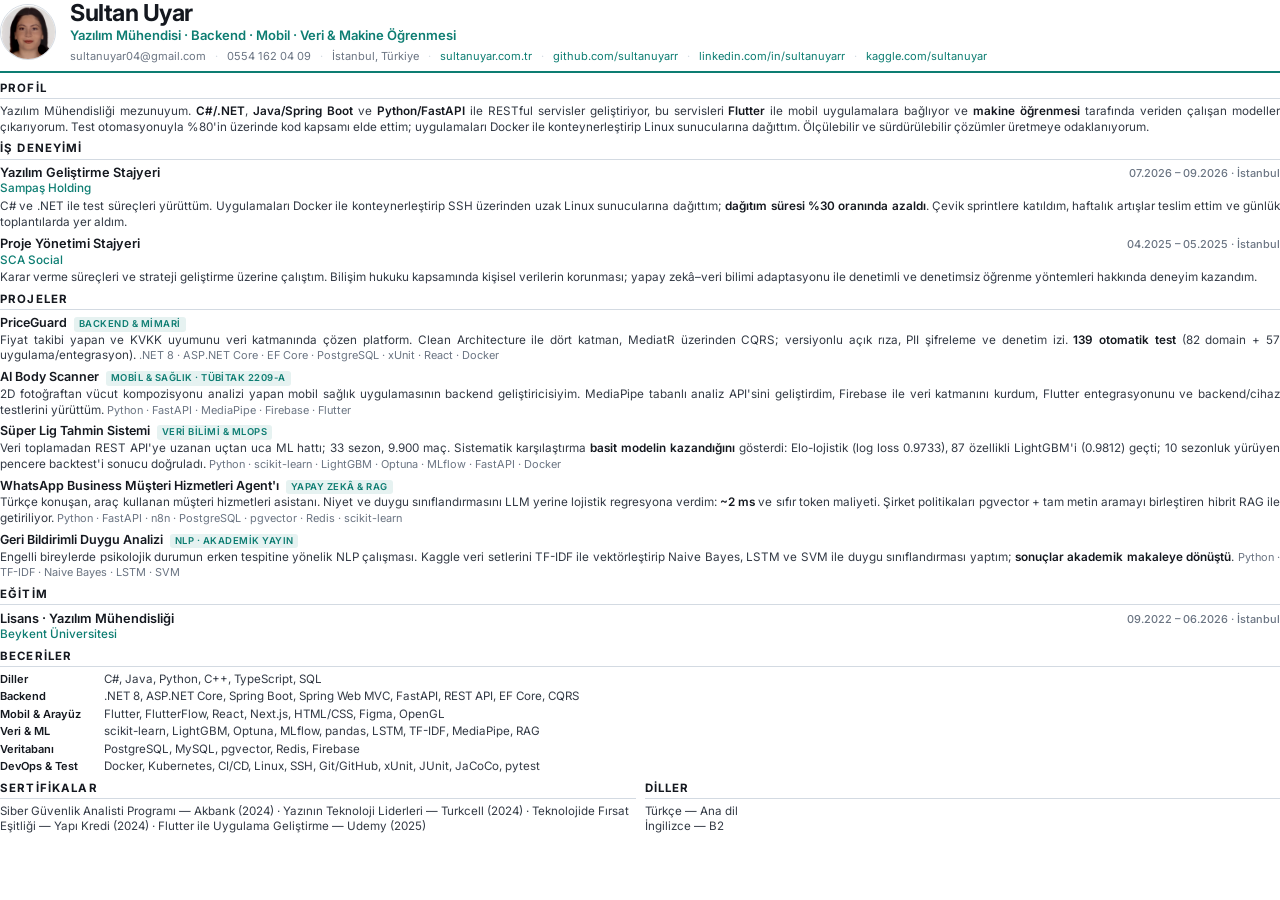
==== cv/cv.html @ 82067034 "Portfolyo sitesi: ilk sürüm Co-Authored-By: Claude Opus 5.5 <noreply@anthropic.com>" ====
<!DOCTYPE html>
<html lang="tr">
<head>
<meta charset="UTF-8" />
<title>Sultan Uyar — CV</title>
<link rel="preconnect" href="https://fonts.googleapis.com" />
<link rel="preconnect" href="https://fonts.gstatic.com" crossorigin />
<link href="https://fonts.googleapis.com/css2?family=Inter:wght@400;500;600;700&display=swap" rel="stylesheet" />
<style>
  /* ── Sayfa ── */
  @page { size: A4; margin: 10mm 11mm; }

  :root {
    --ink:    #14181f;
    --body:   #333a45;
    --muted:  #6b7583;
    --accent: #0d7d72;
    --rule:   #d3dae2;
  }

  * { box-sizing: border-box; margin: 0; padding: 0; }

  html { -webkit-print-color-adjust: exact; print-color-adjust: exact; }

  body {
    font-family: 'Inter', -apple-system, 'Segoe UI', sans-serif;
    font-size: 8.8pt;
    line-height: 1.34;
    color: var(--body);
    background: #fff;
  }

  a { color: var(--accent); text-decoration: none; }

  /* ── Başlık ── */
  .head {
    display: flex; align-items: center; gap: 14px;
    padding-bottom: 7px; margin-bottom: 8px;
    border-bottom: 2px solid var(--accent);
  }
  .head img {
    width: 56px; height: 56px; flex: none;
    border-radius: 50%; object-fit: cover;
    border: 1px solid var(--rule);
  }
  .head-main { flex: 1; min-width: 0; }

  h1 {
    font-size: 17.5pt; font-weight: 700; letter-spacing: -.02em;
    color: var(--ink); line-height: 1.1;
  }
  .role {
    font-size: 9.8pt; font-weight: 600; color: var(--accent);
    margin-top: 1px; margin-bottom: 5px;
  }
  .contact {
    font-size: 8.3pt; color: var(--muted);
    display: flex; flex-wrap: wrap; gap: 3px 9px;
  }
  .contact span::after { content: '·'; margin-left: 9px; color: var(--rule); }
  .contact span:last-child::after { content: ''; }

  /* ── Bölüm ── */
  section { margin-bottom: 6px; }
  h2 {
    font-size: 8.6pt; font-weight: 700; letter-spacing: .1em;
    text-transform: uppercase; color: var(--ink);
    padding-bottom: 2px; margin-bottom: 4.5px;
    border-bottom: 1px solid var(--rule);
  }

  .profil { text-align: justify; }

  /* ── Girdi ── */
  .entry { margin-bottom: 5px; }
  .entry:last-child { margin-bottom: 0; }

  .entry-top {
    display: flex; justify-content: space-between;
    align-items: baseline; gap: 12px;
  }
  .entry-title { font-size: 9.6pt; font-weight: 600; color: var(--ink); }
  .entry-date {
    font-size: 8.2pt; color: var(--muted); font-weight: 500;
    white-space: nowrap; flex: none;
  }
  .entry-org {
    font-size: 8.8pt; font-weight: 500; color: var(--accent);
    margin-bottom: 2px;
  }
  .entry p { text-align: justify; }

  /* ── Proje ── */
  .proj { margin-bottom: 5px; }
  .proj:last-child { margin-bottom: 0; }
  .proj-top { display: flex; align-items: baseline; gap: 7px; }
  .proj-name { font-size: 9.4pt; font-weight: 600; color: var(--ink); }
  .cat {
    font-size: 7.1pt; font-weight: 600; letter-spacing: .05em;
    text-transform: uppercase; color: var(--accent);
    background: #e6f2f1; border-radius: 3px;
    padding: 1px 5px; white-space: nowrap; flex: none;
  }
  .proj p { text-align: justify; margin-top: 1px; }
  .tech { color: var(--muted); font-size: 8.2pt; }

  /* ── Beceriler ── */
  .skills { display: grid; grid-template-columns: 94px 1fr; gap: 2px 10px; }
  .skills dt {
    font-size: 8.3pt; font-weight: 600; color: var(--ink);
  }
  .skills dd { font-size: 8.7pt; }

  /* ── Alt satır ── */
  .foot-grid { display: grid; grid-template-columns: 1fr 1fr; gap: 9px; }
  .foot-grid p { font-size: 8.7pt; }
  strong { color: var(--ink); font-weight: 600; }
</style>
</head>
<body>

<header class="head">
  <img src="../assets/sultan-uyar.png" alt="" />
  <div class="head-main">
    <h1>Sultan Uyar</h1>
    <p class="role">Yazılım Mühendisi · Backend · Mobil · Veri &amp; Makine Öğrenmesi</p>
    <div class="contact">
      <span>sultanuyar04@gmail.com</span>
      <span>0554 162 04 09</span>
      <span>İstanbul, Türkiye</span>
      <span><a href="https://sultanuyar.com.tr">sultanuyar.com.tr</a></span>
      <span><a href="https://github.com/sultanuyarr">github.com/sultanuyarr</a></span>
      <span><a href="https://www.linkedin.com/in/sultanuyarr">linkedin.com/in/sultanuyarr</a></span>
      <span><a href="https://www.kaggle.com/sultanuyar">kaggle.com/sultanuyar</a></span>
    </div>
  </div>
</header>

<section>
  <h2>Profil</h2>
  <p class="profil">
    Yazılım Mühendisliği mezunuyum. <strong>C#/.NET</strong>, <strong>Java/Spring Boot</strong> ve
    <strong>Python/FastAPI</strong> ile RESTful servisler geliştiriyor, bu servisleri <strong>Flutter</strong>
    ile mobil uygulamalara bağlıyor ve <strong>makine öğrenmesi</strong> tarafında veriden çalışan modeller
    çıkarıyorum. Test otomasyonuyla %80'in üzerinde kod kapsamı elde ettim; uygulamaları Docker ile
    konteynerleştirip Linux sunucularına dağıttım. Ölçülebilir ve sürdürülebilir çözümler üretmeye odaklanıyorum.
  </p>
</section>

<section>
  <h2>İş Deneyimi</h2>

  <div class="entry">
    <div class="entry-top">
      <span class="entry-title">Yazılım Geliştirme Stajyeri</span>
      <span class="entry-date">07.2026 – 09.2026 · İstanbul</span>
    </div>
    <p class="entry-org">Sampaş Holding</p>
    <p>
      C# ve .NET ile test süreçleri yürüttüm. Uygulamaları Docker ile konteynerleştirip SSH üzerinden uzak
      Linux sunucularına dağıttım; <strong>dağıtım süresi %30 oranında azaldı</strong>. Çevik sprintlere
      katıldım, haftalık artışlar teslim ettim ve günlük toplantılarda yer aldım.
    </p>
  </div>

  <div class="entry">
    <div class="entry-top">
      <span class="entry-title">Proje Yönetimi Stajyeri</span>
      <span class="entry-date">04.2025 – 05.2025 · İstanbul</span>
    </div>
    <p class="entry-org">SCA Social</p>
    <p>
      Karar verme süreçleri ve strateji geliştirme üzerine çalıştım. Bilişim hukuku kapsamında kişisel
      verilerin korunması; yapay zekâ–veri bilimi adaptasyonu ile denetimli ve denetimsiz öğrenme
      yöntemleri hakkında deneyim kazandım.
    </p>
  </div>
</section>

<section>
  <h2>Projeler</h2>

  <div class="proj">
    <div class="proj-top">
      <span class="proj-name">PriceGuard</span>
      <span class="cat">Backend &amp; Mimari</span>
    </div>
    <p>
      Fiyat takibi yapan ve KVKK uyumunu veri katmanında çözen platform. Clean Architecture ile dört katman,
      MediatR üzerinden CQRS; versiyonlu açık rıza, PII şifreleme ve denetim izi. <strong>139 otomatik test</strong>
      (82 domain + 57 uygulama/entegrasyon).
      <span class="tech">.NET 8 · ASP.NET Core · EF Core · PostgreSQL · xUnit · React · Docker</span>
    </p>
  </div>

  <div class="proj">
    <div class="proj-top">
      <span class="proj-name">AI Body Scanner</span>
      <span class="cat">Mobil &amp; Sağlık · TÜBİTAK 2209-A</span>
    </div>
    <p>
      2D fotoğraftan vücut kompozisyonu analizi yapan mobil sağlık uygulamasının backend geliştiricisiyim.
      MediaPipe tabanlı analiz API'sini geliştirdim, Firebase ile veri katmanını kurdum, Flutter
      entegrasyonunu ve backend/cihaz testlerini yürüttüm.
      <span class="tech">Python · FastAPI · MediaPipe · Firebase · Flutter</span>
    </p>
  </div>

  <div class="proj">
    <div class="proj-top">
      <span class="proj-name">Süper Lig Tahmin Sistemi</span>
      <span class="cat">Veri Bilimi &amp; MLOps</span>
    </div>
    <p>
      Veri toplamadan REST API'ye uzanan uçtan uca ML hattı; 33 sezon, 9.900 maç. Sistematik karşılaştırma
      <strong>basit modelin kazandığını</strong> gösterdi: Elo-lojistik (log loss 0.9733), 87 özellikli
      LightGBM'i (0.9812) geçti; 10 sezonluk yürüyen pencere backtest'i sonucu doğruladı.
      <span class="tech">Python · scikit-learn · LightGBM · Optuna · MLflow · FastAPI · Docker</span>
    </p>
  </div>

  <div class="proj">
    <div class="proj-top">
      <span class="proj-name">WhatsApp Business Müşteri Hizmetleri Agent'ı</span>
      <span class="cat">Yapay Zekâ &amp; RAG</span>
    </div>
    <p>
      Türkçe konuşan, araç kullanan müşteri hizmetleri asistanı. Niyet ve duygu sınıflandırmasını LLM yerine
      lojistik regresyona verdim: <strong>~2 ms</strong> ve sıfır token maliyeti. Şirket politikaları
      pgvector + tam metin aramayı birleştiren hibrit RAG ile getiriliyor.
      <span class="tech">Python · FastAPI · n8n · PostgreSQL · pgvector · Redis · scikit-learn</span>
    </p>
  </div>

  <div class="proj">
    <div class="proj-top">
      <span class="proj-name">Geri Bildirimli Duygu Analizi</span>
      <span class="cat">NLP · Akademik Yayın</span>
    </div>
    <p>
      Engelli bireylerde psikolojik durumun erken tespitine yönelik NLP çalışması. Kaggle veri setlerini
      TF-IDF ile vektörleştirip Naive Bayes, LSTM ve SVM ile duygu sınıflandırması yaptım;
      <strong>sonuçlar akademik makaleye dönüştü</strong>.
      <span class="tech">Python · TF-IDF · Naive Bayes · LSTM · SVM</span>
    </p>
  </div>
</section>

<section>
  <h2>Eğitim</h2>
  <div class="entry">
    <div class="entry-top">
      <span class="entry-title">Lisans · Yazılım Mühendisliği</span>
      <span class="entry-date">09.2022 – 06.2026 · İstanbul</span>
    </div>
    <p class="entry-org">Beykent Üniversitesi</p>
  </div>
</section>

<section>
  <h2>Beceriler</h2>
  <dl class="skills">
    <dt>Diller</dt>
    <dd>C#, Java, Python, C++, TypeScript, SQL</dd>

    <dt>Backend</dt>
    <dd>.NET 8, ASP.NET Core, Spring Boot, Spring Web MVC, FastAPI, REST API, EF Core, CQRS</dd>

    <dt>Mobil &amp; Arayüz</dt>
    <dd>Flutter, FlutterFlow, React, Next.js, HTML/CSS, Figma, OpenGL</dd>

    <dt>Veri &amp; ML</dt>
    <dd>scikit-learn, LightGBM, Optuna, MLflow, pandas, LSTM, TF-IDF, MediaPipe, RAG</dd>

    <dt>Veritabanı</dt>
    <dd>PostgreSQL, MySQL, pgvector, Redis, Firebase</dd>

    <dt>DevOps &amp; Test</dt>
    <dd>Docker, Kubernetes, CI/CD, Linux, SSH, Git/GitHub, xUnit, JUnit, JaCoCo, pytest</dd>
  </dl>
</section>

<div class="foot-grid">
  <section>
    <h2>Sertifikalar</h2>
    <p>
      Siber Güvenlik Analisti Programı — Akbank (2024) · Yazının Teknoloji Liderleri — Turkcell (2024) ·
      Teknolojide Fırsat Eşitliği — Yapı Kredi (2024) · Flutter ile Uygulama Geliştirme — Udemy (2025)
    </p>
  </section>

  <section>
    <h2>Diller</h2>
    <p>Türkçe — Ana dil<br />İngilizce — B2</p>
  </section>
</div>

</body>
</html>
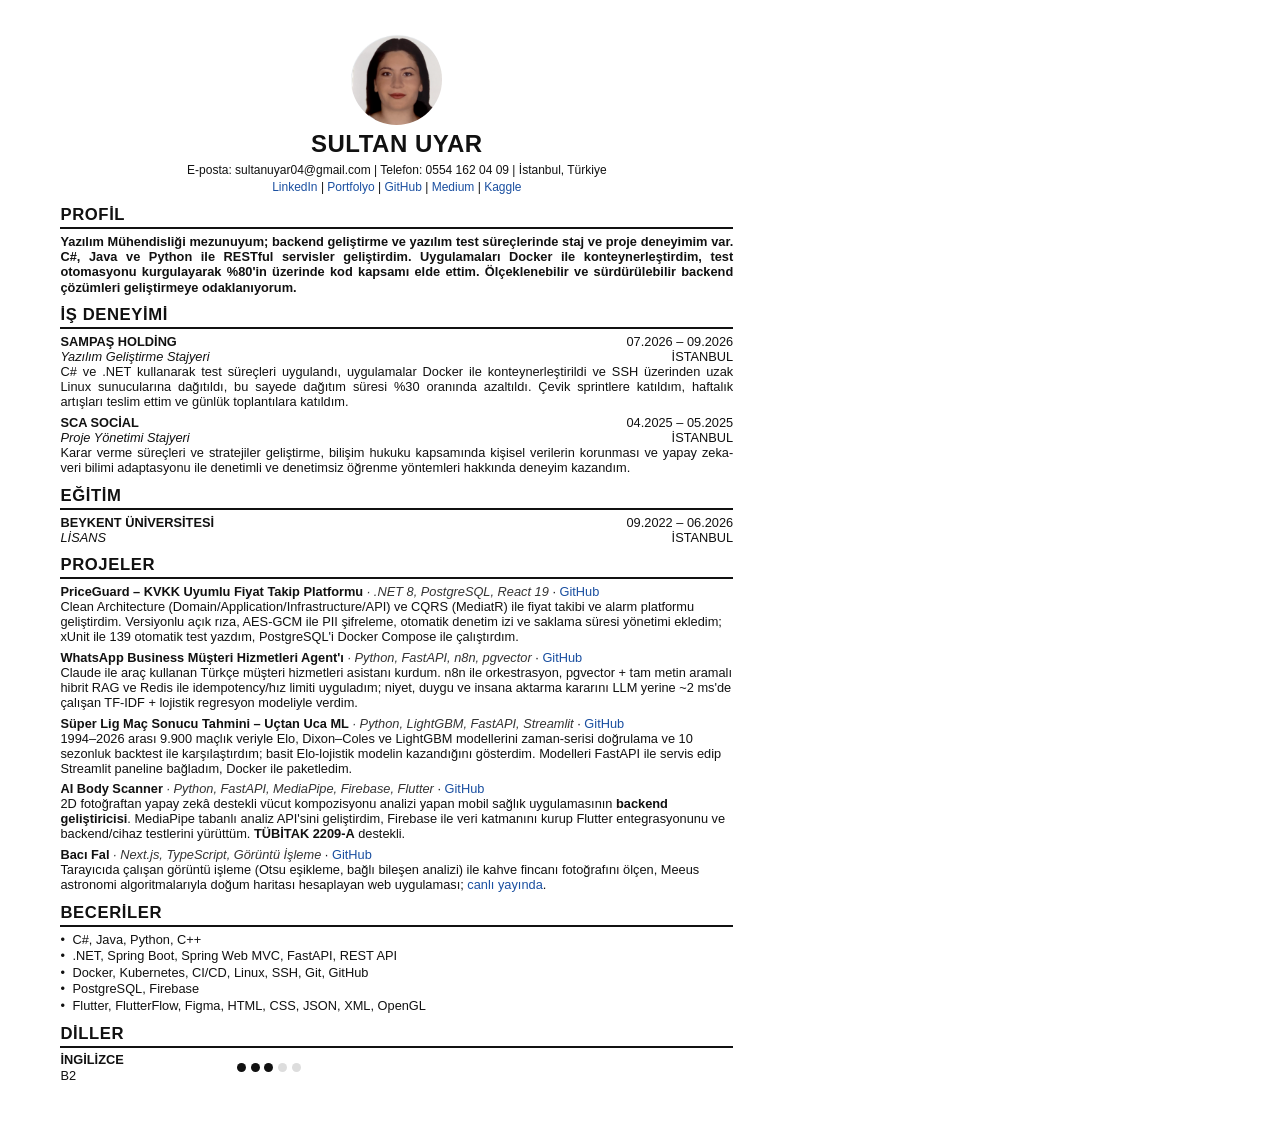
==== commit 9bcbfdf3: "CV güncellendi: ATS uyumlu düzen, GitHub projeleri Co-Authored-By: Claude Opus 5.5 <noreply@anthropi" ====
--- a/cv/cv.html
+++ b/cv/cv.html
@@ -1,299 +1,81 @@
 <!DOCTYPE html>
 <html lang="tr">
 <head>
-<meta charset="UTF-8" />
-<title>Sultan Uyar — CV</title>
-<link rel="preconnect" href="https://fonts.googleapis.com" />
-<link rel="preconnect" href="https://fonts.gstatic.com" crossorigin />
-<link href="https://fonts.googleapis.com/css2?family=Inter:wght@400;500;600;700&display=swap" rel="stylesheet" />
+<meta charset="utf-8">
+<title>Sultan Uyar CV</title>
 <style>
-  /* ── Sayfa ── */
-  @page { size: A4; margin: 10mm 11mm; }
-
-  :root {
-    --ink:    #14181f;
-    --body:   #333a45;
-    --muted:  #6b7583;
-    --accent: #0d7d72;
-    --rule:   #d3dae2;
-  }
-
+  @page { size: A4; margin: 0; }
   * { box-sizing: border-box; margin: 0; padding: 0; }
-
-  html { -webkit-print-color-adjust: exact; print-color-adjust: exact; }
-
-  body {
-    font-family: 'Inter', -apple-system, 'Segoe UI', sans-serif;
-    font-size: 8.8pt;
-    line-height: 1.34;
-    color: var(--body);
-    background: #fff;
-  }
-
-  a { color: var(--accent); text-decoration: none; }
-
-  /* ── Başlık ── */
-  .head {
-    display: flex; align-items: center; gap: 14px;
-    padding-bottom: 7px; margin-bottom: 8px;
-    border-bottom: 2px solid var(--accent);
-  }
-  .head img {
-    width: 56px; height: 56px; flex: none;
-    border-radius: 50%; object-fit: cover;
-    border: 1px solid var(--rule);
-  }
-  .head-main { flex: 1; min-width: 0; }
-
-  h1 {
-    font-size: 17.5pt; font-weight: 700; letter-spacing: -.02em;
-    color: var(--ink); line-height: 1.1;
-  }
-  .role {
-    font-size: 9.8pt; font-weight: 600; color: var(--accent);
-    margin-top: 1px; margin-bottom: 5px;
-  }
-  .contact {
-    font-size: 8.3pt; color: var(--muted);
-    display: flex; flex-wrap: wrap; gap: 3px 9px;
-  }
-  .contact span::after { content: '·'; margin-left: 9px; color: var(--rule); }
-  .contact span:last-child::after { content: ''; }
-
-  /* ── Bölüm ── */
-  section { margin-bottom: 6px; }
-  h2 {
-    font-size: 8.6pt; font-weight: 700; letter-spacing: .1em;
-    text-transform: uppercase; color: var(--ink);
-    padding-bottom: 2px; margin-bottom: 4.5px;
-    border-bottom: 1px solid var(--rule);
-  }
-
-  .profil { text-align: justify; }
-
-  /* ── Girdi ── */
-  .entry { margin-bottom: 5px; }
-  .entry:last-child { margin-bottom: 0; }
-
-  .entry-top {
-    display: flex; justify-content: space-between;
-    align-items: baseline; gap: 12px;
-  }
-  .entry-title { font-size: 9.6pt; font-weight: 600; color: var(--ink); }
-  .entry-date {
-    font-size: 8.2pt; color: var(--muted); font-weight: 500;
-    white-space: nowrap; flex: none;
-  }
-  .entry-org {
-    font-size: 8.8pt; font-weight: 500; color: var(--accent);
-    margin-bottom: 2px;
-  }
-  .entry p { text-align: justify; }
-
-  /* ── Proje ── */
-  .proj { margin-bottom: 5px; }
-  .proj:last-child { margin-bottom: 0; }
-  .proj-top { display: flex; align-items: baseline; gap: 7px; }
-  .proj-name { font-size: 9.4pt; font-weight: 600; color: var(--ink); }
-  .cat {
-    font-size: 7.1pt; font-weight: 600; letter-spacing: .05em;
-    text-transform: uppercase; color: var(--accent);
-    background: #e6f2f1; border-radius: 3px;
-    padding: 1px 5px; white-space: nowrap; flex: none;
-  }
-  .proj p { text-align: justify; margin-top: 1px; }
-  .tech { color: var(--muted); font-size: 8.2pt; }
-
-  /* ── Beceriler ── */
-  .skills { display: grid; grid-template-columns: 94px 1fr; gap: 2px 10px; }
-  .skills dt {
-    font-size: 8.3pt; font-weight: 600; color: var(--ink);
-  }
-  .skills dd { font-size: 8.7pt; }
-
-  /* ── Alt satır ── */
-  .foot-grid { display: grid; grid-template-columns: 1fr 1fr; gap: 9px; }
-  .foot-grid p { font-size: 8.7pt; }
-  strong { color: var(--ink); font-weight: 600; }
+  body { font-family: Arial, Helvetica, sans-serif; font-size: 9.6pt; line-height: 1.18; color: #111; background: #fff; }
+  .page { width: 210mm; height: 297mm; padding: 9mm 16mm 8mm; overflow: hidden; }
+  header { text-align: center; display: flex; flex-direction: column; align-items: center; }
+  header img { order: -1; }
+  header img { width: 24mm; height: 24mm; border-radius: 50%; object-fit: cover; }
+  h1 { font-size: 18pt; letter-spacing: .5px; margin: 1.5mm 0 1mm; }
+  .contact { font-size: 9pt; line-height: 1.35; }
+  .contact a { color: #1a4fa0; text-decoration: none; }
+  h2 { font-size: 12.5pt; letter-spacing: .6px; border-bottom: 2px solid #111; padding-bottom: .6mm; margin: 2.8mm 0 1.3mm; }
+  .profile { font-weight: 700; text-align: justify; }
+  .item { margin-bottom: 1.4mm; }
+  .row { display: flex; justify-content: space-between; gap: 6mm; }
+  .row .l { flex: 1; }
+  .row .r { text-align: right; white-space: nowrap; }
+  .t { font-weight: 700; }
+  .c { font-style: italic; }
+  .d { text-align: justify; }
+  .p-title { font-weight: 700; }
+  ul.skills { list-style: none; }
+  ul.skills li { margin-bottom: .4mm; }
+  ul.skills li::before { content: "•"; margin-right: 2mm; }
+  .lang { display: flex; align-items: center; gap: 30mm; }
+  .dots span { display: inline-block; width: 2.4mm; height: 2.4mm; border-radius: 50%; background: #111; margin-right: 1.2mm; }
+  .dots span.off { background: #ddd; }
+  .p-title a { color: #111; text-decoration: none; }
+  .stack { font-style: italic; color: #333; }
 </style>
 </head>
 <body>
+<div class="page">
+  <header>
+    <h1>SULTAN UYAR</h1>
+    <img src="../assets/sultan-uyar.png" alt="">
+    <div class="contact">E-posta: sultanuyar04@gmail.com | Telefon: 0554 162 04 09 | İstanbul, Türkiye<br><a href="https://www.linkedin.com/in/sultanuyarr">LinkedIn</a> | <a href="https://sultanuyar.com.tr/">Portfolyo</a> | <a href="https://github.com/sultanuyarr">GitHub</a> | <a href="https://medium.com/@sultanuyar04">Medium</a> | <a href="https://www.kaggle.com/sultanuyar">Kaggle</a></div>
+  </header>
 
-<header class="head">
-  <img src="../assets/sultan-uyar.png" alt="" />
-  <div class="head-main">
-    <h1>Sultan Uyar</h1>
-    <p class="role">Yazılım Mühendisi · Backend · Mobil · Veri &amp; Makine Öğrenmesi</p>
-    <div class="contact">
-      <span>sultanuyar04@gmail.com</span>
-      <span>0554 162 04 09</span>
-      <span>İstanbul, Türkiye</span>
-      <span><a href="https://sultanuyar.com.tr">sultanuyar.com.tr</a></span>
-      <span><a href="https://github.com/sultanuyarr">github.com/sultanuyarr</a></span>
-      <span><a href="https://www.linkedin.com/in/sultanuyarr">linkedin.com/in/sultanuyarr</a></span>
-      <span><a href="https://www.kaggle.com/sultanuyar">kaggle.com/sultanuyar</a></span>
-    </div>
+  <h2>PROFİL</h2>
+  <p class="profile">Yazılım Mühendisliği mezunuyum; backend geliştirme ve yazılım test süreçlerinde staj ve proje deneyimim var. C#, Java ve Python ile RESTful servisler geliştirdim. Uygulamaları Docker ile konteynerleştirdim, test otomasyonu kurgulayarak %80'in üzerinde kod kapsamı elde ettim. Ölçeklenebilir ve sürdürülebilir backend çözümleri geliştirmeye odaklanıyorum.</p>
+
+  <h2>İŞ DENEYİMİ</h2>
+  <div class="item">
+    <div class="row"><div class="l"><div class="t">SAMPAŞ HOLDİNG</div><div class="c">Yazılım Geliştirme Stajyeri</div></div><div class="r">07.2026 – 09.2026<br>İSTANBUL</div></div>
+    <p class="d">C# ve .NET kullanarak test süreçleri uygulandı, uygulamalar Docker ile konteynerleştirildi ve SSH üzerinden uzak Linux sunucularına dağıtıldı, bu sayede dağıtım süresi %30 oranında azaltıldı. Çevik sprintlere katıldım, haftalık artışları teslim ettim ve günlük toplantılara katıldım.</p>
   </div>
-</header>
-
-<section>
-  <h2>Profil</h2>
-  <p class="profil">
-    Yazılım Mühendisliği mezunuyum. <strong>C#/.NET</strong>, <strong>Java/Spring Boot</strong> ve
-    <strong>Python/FastAPI</strong> ile RESTful servisler geliştiriyor, bu servisleri <strong>Flutter</strong>
-    ile mobil uygulamalara bağlıyor ve <strong>makine öğrenmesi</strong> tarafında veriden çalışan modeller
-    çıkarıyorum. Test otomasyonuyla %80'in üzerinde kod kapsamı elde ettim; uygulamaları Docker ile
-    konteynerleştirip Linux sunucularına dağıttım. Ölçülebilir ve sürdürülebilir çözümler üretmeye odaklanıyorum.
-  </p>
-</section>
-
-<section>
-  <h2>İş Deneyimi</h2>
-
-  <div class="entry">
-    <div class="entry-top">
-      <span class="entry-title">Yazılım Geliştirme Stajyeri</span>
-      <span class="entry-date">07.2026 – 09.2026 · İstanbul</span>
-    </div>
-    <p class="entry-org">Sampaş Holding</p>
-    <p>
-      C# ve .NET ile test süreçleri yürüttüm. Uygulamaları Docker ile konteynerleştirip SSH üzerinden uzak
-      Linux sunucularına dağıttım; <strong>dağıtım süresi %30 oranında azaldı</strong>. Çevik sprintlere
-      katıldım, haftalık artışlar teslim ettim ve günlük toplantılarda yer aldım.
-    </p>
+  <div class="item">
+    <div class="row"><div class="l"><div class="t">SCA SOCİAL</div><div class="c">Proje Yönetimi Stajyeri</div></div><div class="r">04.2025 – 05.2025<br>İSTANBUL</div></div>
+    <p class="d">Karar verme süreçleri ve stratejiler geliştirme, bilişim hukuku kapsamında kişisel verilerin korunması ve yapay zeka-veri bilimi adaptasyonu ile denetimli ve denetimsiz öğrenme yöntemleri hakkında deneyim kazandım.</p>
   </div>
 
-  <div class="entry">
-    <div class="entry-top">
-      <span class="entry-title">Proje Yönetimi Stajyeri</span>
-      <span class="entry-date">04.2025 – 05.2025 · İstanbul</span>
-    </div>
-    <p class="entry-org">SCA Social</p>
-    <p>
-      Karar verme süreçleri ve strateji geliştirme üzerine çalıştım. Bilişim hukuku kapsamında kişisel
-      verilerin korunması; yapay zekâ–veri bilimi adaptasyonu ile denetimli ve denetimsiz öğrenme
-      yöntemleri hakkında deneyim kazandım.
-    </p>
-  </div>
-</section>
+  <h2>EĞİTİM</h2>
+  <div class="row"><div class="l"><div class="t">BEYKENT ÜNİVERSİTESİ</div><div class="c">LİSANS</div></div><div class="r">09.2022 – 06.2026<br>İSTANBUL</div></div>
 
-<section>
-  <h2>Projeler</h2>
+  <h2>PROJELER</h2>
+  <div class="item"><span class="p-title">PriceGuard – KVKK Uyumlu Fiyat Takip Platformu</span> <span class="stack">· .NET 8, PostgreSQL, React 19</span> · <a href="https://github.com/sultanuyarr/priceguard" style="color:#1a4fa0;text-decoration:none">GitHub</a><br>Clean Architecture (Domain/Application/Infrastructure/API) ve CQRS (MediatR) ile fiyat takibi ve alarm platformu geliştirdim. Versiyonlu açık rıza, AES-GCM ile PII şifreleme, otomatik denetim izi ve saklama süresi yönetimi ekledim; xUnit ile 139 otomatik test yazdım, PostgreSQL'i Docker Compose ile çalıştırdım.</div>
+  <div class="item"><span class="p-title">WhatsApp Business Müşteri Hizmetleri Agent'ı</span> <span class="stack">· Python, FastAPI, n8n, pgvector</span> · <a href="https://github.com/sultanuyarr/whatsapp-business-agent" style="color:#1a4fa0;text-decoration:none">GitHub</a><br>Claude ile araç kullanan Türkçe müşteri hizmetleri asistanı kurdum. n8n ile orkestrasyon, pgvector + tam metin aramalı hibrit RAG ve Redis ile idempotency/hız limiti uyguladım; niyet, duygu ve insana aktarma kararını LLM yerine ~2 ms'de çalışan TF-IDF + lojistik regresyon modeliyle verdim.</div>
+  <div class="item"><span class="p-title">Süper Lig Maç Sonucu Tahmini – Uçtan Uca ML</span> <span class="stack">· Python, LightGBM, FastAPI, Streamlit</span> · <a href="https://github.com/sultanuyarr/superlig-ml" style="color:#1a4fa0;text-decoration:none">GitHub</a><br>1994–2026 arası 9.900 maçlık veriyle Elo, Dixon–Coles ve LightGBM modellerini zaman-serisi doğrulama ve 10 sezonluk backtest ile karşılaştırdım; basit Elo-lojistik modelin kazandığını gösterdim. Modelleri FastAPI ile servis edip Streamlit paneline bağladım, Docker ile paketledim.</div>
+  <div class="item"><span class="p-title">AI Body Scanner</span> <span class="stack">· Python, FastAPI, MediaPipe, Firebase, Flutter</span> · <a href="https://github.com/sultanuyarr/ai-body-scanner" style="color:#1a4fa0;text-decoration:none">GitHub</a><br>2D fotoğraftan yapay zekâ destekli vücut kompozisyonu analizi yapan mobil sağlık uygulamasının <b>backend geliştiricisi</b>. MediaPipe tabanlı analiz API'sini geliştirdim, Firebase ile veri katmanını kurup Flutter entegrasyonunu ve backend/cihaz testlerini yürüttüm. <b>TÜBİTAK 2209-A</b> destekli.</div>
+  <div class="item"><span class="p-title">Bacı Fal</span> <span class="stack">· Next.js, TypeScript, Görüntü İşleme</span> · <a href="https://github.com/sultanuyarr/baci-fal" style="color:#1a4fa0;text-decoration:none">GitHub</a><br>Tarayıcıda çalışan görüntü işleme (Otsu eşikleme, bağlı bileşen analizi) ile kahve fincanı fotoğrafını ölçen, Meeus astronomi algoritmalarıyla doğum haritası hesaplayan web uygulaması; <a href="https://baci-fal.vercel.app/" style="color:#1a4fa0;text-decoration:none">canlı yayında</a>.</div>
 
-  <div class="proj">
-    <div class="proj-top">
-      <span class="proj-name">PriceGuard</span>
-      <span class="cat">Backend &amp; Mimari</span>
-    </div>
-    <p>
-      Fiyat takibi yapan ve KVKK uyumunu veri katmanında çözen platform. Clean Architecture ile dört katman,
-      MediatR üzerinden CQRS; versiyonlu açık rıza, PII şifreleme ve denetim izi. <strong>139 otomatik test</strong>
-      (82 domain + 57 uygulama/entegrasyon).
-      <span class="tech">.NET 8 · ASP.NET Core · EF Core · PostgreSQL · xUnit · React · Docker</span>
-    </p>
-  </div>
+  <h2>BECERİLER</h2>
+  <ul class="skills">
+    <li>C#, Java, Python, C++</li>
+    <li>.NET, Spring Boot, Spring Web MVC, FastAPI, REST API</li>
+    <li>Docker, Kubernetes, CI/CD, Linux, SSH, Git, GitHub</li>
+    <li>PostgreSQL, Firebase</li>
+    <li>Flutter, FlutterFlow, Figma, HTML, CSS, JSON, XML, OpenGL</li>
+  </ul>
 
-  <div class="proj">
-    <div class="proj-top">
-      <span class="proj-name">AI Body Scanner</span>
-      <span class="cat">Mobil &amp; Sağlık · TÜBİTAK 2209-A</span>
-    </div>
-    <p>
-      2D fotoğraftan vücut kompozisyonu analizi yapan mobil sağlık uygulamasının backend geliştiricisiyim.
-      MediaPipe tabanlı analiz API'sini geliştirdim, Firebase ile veri katmanını kurdum, Flutter
-      entegrasyonunu ve backend/cihaz testlerini yürüttüm.
-      <span class="tech">Python · FastAPI · MediaPipe · Firebase · Flutter</span>
-    </p>
-  </div>
-
-  <div class="proj">
-    <div class="proj-top">
-      <span class="proj-name">Süper Lig Tahmin Sistemi</span>
-      <span class="cat">Veri Bilimi &amp; MLOps</span>
-    </div>
-    <p>
-      Veri toplamadan REST API'ye uzanan uçtan uca ML hattı; 33 sezon, 9.900 maç. Sistematik karşılaştırma
-      <strong>basit modelin kazandığını</strong> gösterdi: Elo-lojistik (log loss 0.9733), 87 özellikli
-      LightGBM'i (0.9812) geçti; 10 sezonluk yürüyen pencere backtest'i sonucu doğruladı.
-      <span class="tech">Python · scikit-learn · LightGBM · Optuna · MLflow · FastAPI · Docker</span>
-    </p>
-  </div>
-
-  <div class="proj">
-    <div class="proj-top">
-      <span class="proj-name">WhatsApp Business Müşteri Hizmetleri Agent'ı</span>
-      <span class="cat">Yapay Zekâ &amp; RAG</span>
-    </div>
-    <p>
-      Türkçe konuşan, araç kullanan müşteri hizmetleri asistanı. Niyet ve duygu sınıflandırmasını LLM yerine
-      lojistik regresyona verdim: <strong>~2 ms</strong> ve sıfır token maliyeti. Şirket politikaları
-      pgvector + tam metin aramayı birleştiren hibrit RAG ile getiriliyor.
-      <span class="tech">Python · FastAPI · n8n · PostgreSQL · pgvector · Redis · scikit-learn</span>
-    </p>
-  </div>
-
-  <div class="proj">
-    <div class="proj-top">
-      <span class="proj-name">Geri Bildirimli Duygu Analizi</span>
-      <span class="cat">NLP · Akademik Yayın</span>
-    </div>
-    <p>
-      Engelli bireylerde psikolojik durumun erken tespitine yönelik NLP çalışması. Kaggle veri setlerini
-      TF-IDF ile vektörleştirip Naive Bayes, LSTM ve SVM ile duygu sınıflandırması yaptım;
-      <strong>sonuçlar akademik makaleye dönüştü</strong>.
-      <span class="tech">Python · TF-IDF · Naive Bayes · LSTM · SVM</span>
-    </p>
-  </div>
-</section>
-
-<section>
-  <h2>Eğitim</h2>
-  <div class="entry">
-    <div class="entry-top">
-      <span class="entry-title">Lisans · Yazılım Mühendisliği</span>
-      <span class="entry-date">09.2022 – 06.2026 · İstanbul</span>
-    </div>
-    <p class="entry-org">Beykent Üniversitesi</p>
-  </div>
-</section>
-
-<section>
-  <h2>Beceriler</h2>
-  <dl class="skills">
-    <dt>Diller</dt>
-    <dd>C#, Java, Python, C++, TypeScript, SQL</dd>
-
-    <dt>Backend</dt>
-    <dd>.NET 8, ASP.NET Core, Spring Boot, Spring Web MVC, FastAPI, REST API, EF Core, CQRS</dd>
-
-    <dt>Mobil &amp; Arayüz</dt>
-    <dd>Flutter, FlutterFlow, React, Next.js, HTML/CSS, Figma, OpenGL</dd>
-
-    <dt>Veri &amp; ML</dt>
-    <dd>scikit-learn, LightGBM, Optuna, MLflow, pandas, LSTM, TF-IDF, MediaPipe, RAG</dd>
-
-    <dt>Veritabanı</dt>
-    <dd>PostgreSQL, MySQL, pgvector, Redis, Firebase</dd>
-
-    <dt>DevOps &amp; Test</dt>
-    <dd>Docker, Kubernetes, CI/CD, Linux, SSH, Git/GitHub, xUnit, JUnit, JaCoCo, pytest</dd>
-  </dl>
-</section>
-
-<div class="foot-grid">
-  <section>
-    <h2>Sertifikalar</h2>
-    <p>
-      Siber Güvenlik Analisti Programı — Akbank (2024) · Yazının Teknoloji Liderleri — Turkcell (2024) ·
-      Teknolojide Fırsat Eşitliği — Yapı Kredi (2024) · Flutter ile Uygulama Geliştirme — Udemy (2025)
-    </p>
-  </section>
-
-  <section>
-    <h2>Diller</h2>
-    <p>Türkçe — Ana dil<br />İngilizce — B2</p>
-  </section>
+  <h2>DİLLER</h2>
+  <div class="lang"><div><div class="t">İNGİLİZCE</div>B2</div><div class="dots"><span></span><span></span><span></span><span class="off"></span><span class="off"></span></div></div>
 </div>
-
 </body>
 </html>
